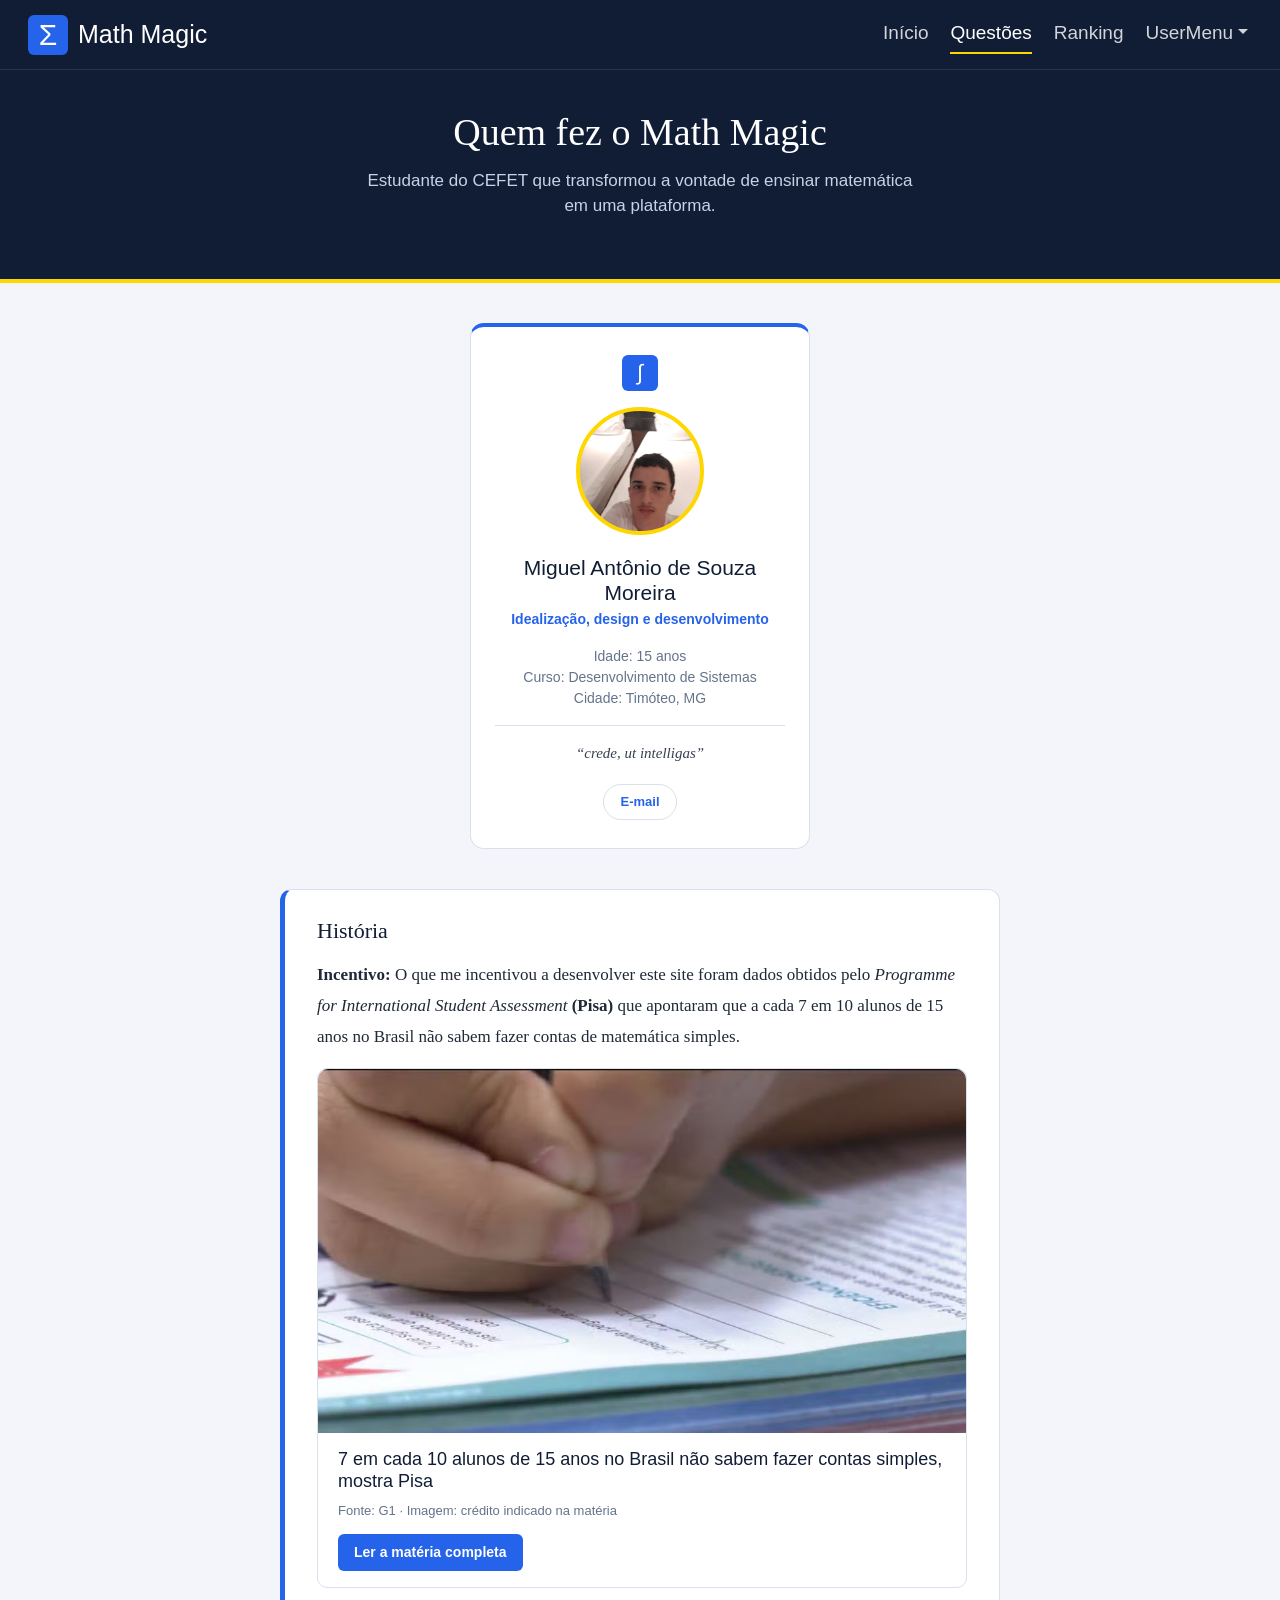
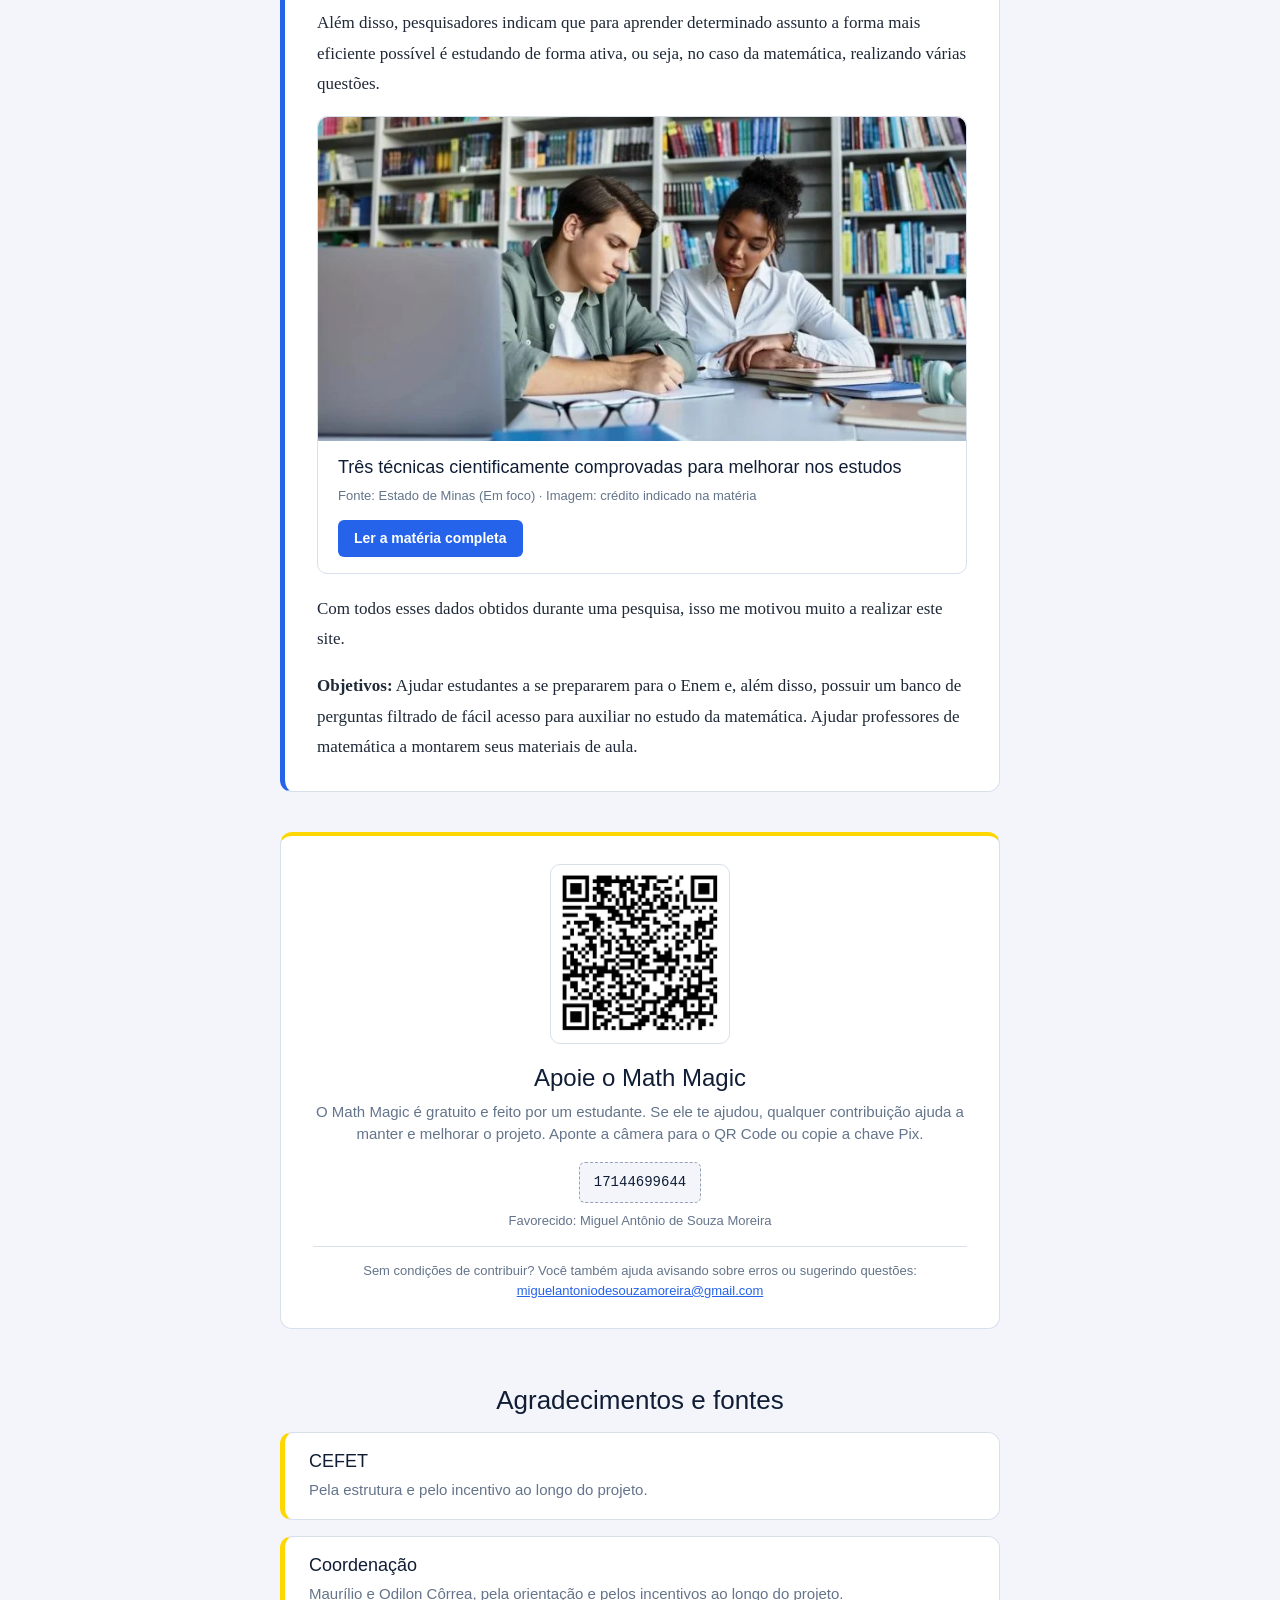
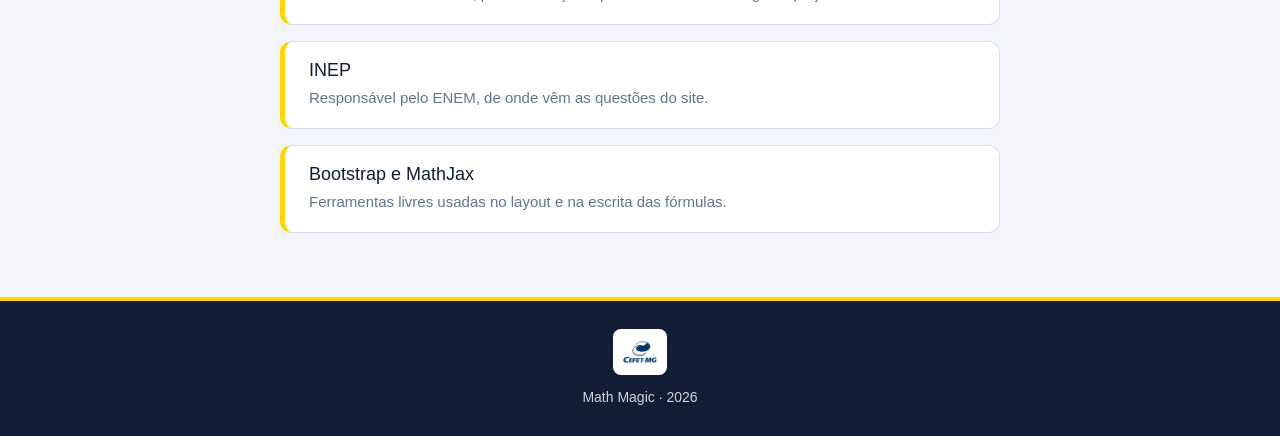
==== AutorLifes.html @ 7ccc8335 "Add files via upload" ====
<!DOCTYPE html>
<html lang="pt-BR">

<head>
    <meta charset="UTF-8">
    <meta name="viewport" content="width=device-width, initial-scale=1.0">
    <title>Math Magic - Créditos</title>
    <link rel="stylesheet" href="css/bootstrap/bootstrap.css">
    <link rel="stylesheet" href="css/Creditos.css">
    <link rel="icon" type="image/png" href="img/LogoOF.jpg">
</head>

<body>
    <nav id="Cabecario" class="navbar navbar-expand-md fixed-top">
        <div class="container-fluid">

            <a id="Logo" class="navbar-brand" href="AutorLifes.html">
                <span id="Sigma" class="EstiloLetra">Σ</span>
                <span id="NomeDaMarca" class="EstiloLetra">Math Magic</span>
            </a>

            <button class="navbar-toggler" type="button" data-bs-toggle="collapse" data-bs-target="#Opcoes"
                aria-controls="Opcoes" aria-expanded="false" aria-label="Abrir menu">
                <span class="navbar-toggler-icon"></span>
            </button>

            <div id="Opcoes" class="collapse navbar-collapse justify-content-end">
                <ul class="navbar-nav align-items-md-center">
                    <li class="nav-item">
                        <a href="index.html" class="nav-link LinksOpcoes EstiloLetra">Início</a>
                    </li>
                    <li class="nav-item">
                        <a href="Questoes.html" class="nav-link LinksOpcoes EstiloLetra atual"
                            aria-current="page">Questões</a>
                    </li>
                    <li class="nav-item">
                        <a href="Ranking.html" class="nav-link LinksOpcoes EstiloLetra"
                            aria-current="page">Ranking</a>
                    </li>
                    <li class="nav-item dropdown">
                        <a class="nav-link dropdown-toggle LinksOpcoes EstiloLetra" href="#" role="button"
                            data-bs-toggle="dropdown" aria-expanded="false">UserMenu</a>
                        <div class="dropdown-menu dropdown-menu-end bg-darker" id="MenuUsuario">
                            <h5 id="UsuarioNome">Nome:</h5>
                            <p id="UsuarioEmail">email</p>
                            <p id="pontos">pontos</p>
                            <button class="btn btn-danger mt-1" type="button" onclick="logout()">Logout</button>
                        </div>
                    </li>
                </ul>
            </div>

        </div>
    </nav>

    <div id="Topo">
        <h1 id="Titulo">Quem fez o Math Magic</h1>
        <p id="Subtitulo">Estudante do CEFET que transformou a vontade de ensinar matemática em uma plataforma.</p>
    </div>

    <div id="Equipe">
        <div class="Autor">
            <div class="AutorSimbolo">∫</div>
            <div class="AutorFoto" role="img" aria-label="Foto de Miguel Antônio"
                style="background-image: url('img/MiguelAntonio.png');"></div>
            <h3 class="AutorNome">Miguel Antônio de Souza Moreira</h3>
            <p class="AutorFuncao">Idealização, design e desenvolvimento</p>
            <ul class="AutorDados">
                <li>Idade: 15 anos</li>
                <li>Curso: Desenvolvimento de Sistemas</li>
                <li>Cidade: Timóteo, MG</li>
            </ul>
            <p class="AutorFrase">“crede, ut intelligas”</p>
            <div class="AutorLinks">
                <a href="mailto:miguelantoniodesouzamoreira@gmail.com">E-mail</a>
            </div>
        </div>
    </div>

    <div id="Teorema">
        <h4>História</h4>
        <p><b>Incentivo:</b> O que me incentivou a desenvolver este site foram dados obtidos pelo <i>Programme for
                International Student Assessment</i> <b>(Pisa)</b> que apontaram que a cada 7 em 10 alunos de 15 anos no
            Brasil não sabem fazer contas de matemática simples.</p>

        <div class="Noticia">
            <a href="https://g1.globo.com/educacao/noticia/2026/09/08/7-em-cada-10-alunos-de-15-anos-no-brasil-nao-sabem-fazer-contas-simples-mostra-pisa.ghtml"
                target="_blank" rel="noopener">
                <img src="img/JornalImagem.png" alt="Imagem divulgada pelo G1 sobre o resultado do Pisa"
                    class="NoticiaImagem">
            </a>
            <div class="NoticiaTexto">
                <h3 class="NoticiaTitulo">7 em cada 10 alunos de 15 anos no Brasil não sabem fazer contas simples,
                    mostra Pisa</h3>
                <p class="NoticiaFonte">Fonte: G1 · Imagem: crédito indicado na matéria</p>
                <a href="https://g1.globo.com/educacao/noticia/2026/09/08/7-em-cada-10-alunos-de-15-anos-no-brasil-nao-sabem-fazer-contas-simples-mostra-pisa.ghtml"
                    target="_blank" rel="noopener" class="NoticiaLink">Ler a matéria completa</a>
            </div>
        </div>

        <p>Além disso, pesquisadores indicam que para aprender determinado assunto a forma mais eficiente
            possível é estudando de forma ativa, ou seja, no caso da matemática, realizando várias questões.</p>

        <div class="Noticia">
            <a href="https://www.em.com.br/emfoco/2026/01/25/tres-tecnicas-cientificamente-comprovadas-para-melhorar-nos-estudos/"
                target="_blank" rel="noopener">
                <img src="img/EsAtivo.png" alt="Imagem divulgada pelo Estado de Minas sobre técnicas de estudo"
                    class="NoticiaImagem">
            </a>
            <div class="NoticiaTexto">
                <h3 class="NoticiaTitulo">Três técnicas cientificamente comprovadas para melhorar nos estudos</h3>
                <p class="NoticiaFonte">Fonte: Estado de Minas (Em foco) · Imagem: crédito indicado na matéria</p>
                <a href="https://www.em.com.br/emfoco/2026/01/25/tres-tecnicas-cientificamente-comprovadas-para-melhorar-nos-estudos/"
                    target="_blank" rel="noopener" class="NoticiaLink">Ler a matéria completa</a>
            </div>
        </div>

        <p>Com todos esses dados obtidos durante uma pesquisa, isso me motivou muito a realizar este site.</p>
        <p><b>Objetivos:</b> Ajudar estudantes a se prepararem para o Enem e, além disso, possuir um banco
            de perguntas filtrado de fácil acesso para auxiliar no estudo da matemática. Ajudar professores de
            matemática a montarem seus materiais de aula.</p>
    </div>

    <div id="Apoie">
        <img src="img/Qr-code.png" alt="QR Code do Pix para apoiar o Math Magic" id="ApoieQr">
        <h2 id="ApoieTitulo">Apoie o Math Magic</h2>
        <p id="ApoieDescricao">O Math Magic é gratuito e feito por um estudante. Se ele te ajudou, qualquer
            contribuição ajuda a manter e melhorar o projeto. Aponte a câmera para o QR Code ou copie a chave Pix.
        </p>
        <div id="PixLinha">
            <div id="PixChave">17144699644</div>
        </div>
        <p id="PixAviso"></p>
        <p id="PixFavorecido">Favorecido: Miguel Antônio de Souza Moreira</p>
        <p id="ApoieOutras">Sem condições de contribuir? Você também ajuda avisando sobre erros ou sugerindo
            questões: <a href="mailto:miguelantoniodesouzamoreira@gmail.com">miguelantoniodesouzamoreira@gmail.com</a>
        </p>
    </div>

    <div id="Agradecimentos">
        <h2 id="AgradecimentosTitulo">Agradecimentos e fontes</h2>
        <div class="Agradecimento">
            <h4>CEFET</h4>
            <p>Pela estrutura e pelo incentivo ao longo do projeto.</p>
        </div>
        <div class="Agradecimento">
            <h4>Coordenação</h4>
            <p>Maurílio e Odilon Côrrea, pela orientação e pelos incentivos ao longo do projeto.</p>
        </div>
        <div class="Agradecimento">
            <h4>INEP</h4>
            <p>Responsável pelo ENEM, de onde vêm as questões do site.</p>
        </div>
        <div class="Agradecimento">
            <h4>Bootstrap e MathJax</h4>
            <p>Ferramentas livres usadas no layout e na escrita das fórmulas.</p>
        </div>
    </div>

    <div id="Rodape">
        <img src="img/cefetlogo.png" alt="logo do cefet" id="LogoDoCefet">
        <p>Math Magic · 2026</p>
    </div>

    <script src="https://cdn.jsdelivr.net/npm/bootstrap@5.3.3/dist/js/bootstrap.bundle.min.js"></script>
    <script src="js/userMenu.js"></script>
</body>

</html>
---- css/Creditos.css ----
* {
    box-sizing: border-box;
}

body {
    margin: 0;
    background-color: #F3F5FA;
    color: #1F2937;
    font-family: Arial, Helvetica, sans-serif;
    line-height: 1.5;
}

/* ===== NAVBAR (sem alterações) ===== */
#Cabecario {
    width: 100%;
    min-height: 70px;
    padding: 0;
    background-color: #101D35;
    border-bottom: 1px solid rgba(255, 255, 255, .1);
}

#Logo {
    display: flex;
    align-items: center;
    gap: 10px;
    margin: 0;
    padding: 0;
}

#Sigma {
    margin-left: 16px;
    display: flex;
    align-items: center;
    justify-content: center;
    width: 40px;
    height: 40px;
    background-color: #2563EB;
    color: white;
    font-size: 30px;
    border-radius: 6px;
}

#NomeDaMarca {
    color: white;
    font-size: 25px;
    transition: 0.2s;
}

#Logo:hover #NomeDaMarca {
    color: #FFD700;
}

#Opcoes {
    margin-right: 20px;
}

#Opcoes .navbar-nav {
    gap: 22px;
}

.LinksOpcoes,
.navbar-nav .nav-link.LinksOpcoes {
    display: inline-block;
    padding: 4px 0 6px;
    color: #D1D5DB;
    font-size: 19px;
    cursor: pointer;
    transition: color .3s, transform .3s;
}

.LinksOpcoes:hover,
.navbar-nav .nav-link.LinksOpcoes:hover {
    color: white;
    transform: scale(1.08);
}

.atual,
.navbar-nav .nav-link.atual {
    color: white;
    box-shadow: inset 0 -2px 0 #FFD700;
}

.navbar-toggler {
    margin-right: 10px;
    border-color: rgba(255, 255, 255, .4);
}

.navbar-toggler-icon {
    filter: invert(1);
}

#MenuUsuario {
    min-width: 220px;
    padding: 14px 18px;
    background-color: #101D35;
    border: 1px solid rgba(255, 255, 255, .1);
    border-radius: 10px;
}

#UsuarioNome {
    margin: 0;
    color: white;
    font-size: 16px;
    font-weight: 700;
}

#UsuarioEmail {
    margin: 2px 0 0;
    color: #D1D5DB;
    font-size: 13px;
}

#pontos {
    color: rgb(255, 215, 0);
}

#Topo {
    padding: 110px 20px 60px 20px;
    background-color: #101D35;
    border-bottom: 4px solid #FFD700;
    text-align: center;
}

#Titulo {
    margin: 0 0 12px 0;
    color: white;
    font-family: Georgia, "Times New Roman", serif;
    font-size: 38px;
}

#Subtitulo {
    max-width: 560px;
    margin: 0 auto;
    color: #C7D2E5;
    font-size: 17px;
}


/* ===== AUTOR ===== */
#Equipe {
    margin-top: 40px;
    padding: 0 20px;
}

.Autor {
    max-width: 340px;
    margin: 0 auto;
    padding: 28px 24px;
    background-color: white;
    border: 1px solid #D8E0EC;
    border-top: 4px solid #2563EB;
    border-radius: 14px;
    text-align: center;
}

.AutorSimbolo {
    width: 36px;
    height: 36px;
    margin: 0 auto 16px auto;
    background-color: #2563EB;
    color: white;
    font-size: 22px;
    line-height: 36px;
    border-radius: 6px;
}

.AutorFoto {
    width: 128px;
    height: 128px;
    margin: 0 auto 20px auto;
    background-color: #E2E8F0;
    background-size: cover;
    background-position: center;
    border: 4px solid #FFD700;
    border-radius: 50%;
}

.AutorNome {
    margin: 0 0 4px 0;
    color: #101D35;
    font-size: 21px;
}

.AutorFuncao {
    margin: 0 0 16px 0;
    color: #2563EB;
    font-size: 14px;
    font-weight: bold;
}

.AutorDados {
    margin: 0 0 16px 0;
    padding: 0;
    list-style: none;
    color: #64748B;
    font-size: 14px;
}

.AutorFrase {
    margin: 0 0 20px 0;
    padding-top: 16px;
    border-top: 1px solid #D8E0EC;
    color: #374151;
    font-family: Georgia, "Times New Roman", serif;
    font-size: 15px;
    font-style: italic;
}

.AutorLinks a {
    display: inline-block;
    padding: 7px 16px;
    color: #2563EB;
    border: 1px solid #D8E0EC;
    border-radius: 20px;
    font-size: 13px;
    font-weight: bold;
    text-decoration: none;
}

.AutorLinks a:hover {
    color: white;
    background-color: #2563EB;
    border-color: #2563EB;
}


/* ===== HISTÓRIA ===== */
#Teorema {
    width: 90%;
    max-width: 720px;
    margin: 40px auto 0 auto;
    padding: 28px 32px 12px 32px;
    background-color: white;
    border: 1px solid #D8E0EC;
    border-left: 5px solid #2563EB;
    border-radius: 12px;
    font-family: Georgia, "Times New Roman", serif;
    font-size: 17px;
    line-height: 1.8;
}

#Teorema h4 {
    margin: 0 0 16px 0;
    color: #101D35;
    font-size: 22px;
}

#Teorema p {
    margin: 0 0 16px 0;
}

.Noticia {
    margin: 0 0 20px 0;
    border: 1px solid #D8E0EC;
    border-radius: 10px;
    font-family: Arial, Helvetica, sans-serif;
    line-height: 1.5;
}

.NoticiaImagem {
    display: block;
    width: 100%;
    height: auto;
    border-radius: 10px 10px 0 0;
}

.NoticiaTexto {
    padding: 16px 20px;
}

.NoticiaTitulo {
    margin: 0 0 8px 0;
    color: #101D35;
    font-size: 18px;
}

#Teorema .NoticiaFonte {
    margin: 0 0 14px 0;
    color: #64748B;
    font-size: 13px;
}

.NoticiaLink {
    display: inline-block;
    padding: 8px 16px;
    color: white;
    background-color: #2563EB;
    border-radius: 6px;
    font-size: 14px;
    font-weight: bold;
    text-decoration: none;
}

.NoticiaLink:hover {
    color: white;
    background-color: #1D4ED8;
}

#Apoie {
    width: 90%;
    max-width: 720px;
    margin: 40px auto 0 auto;
    padding: 28px 32px;
    background-color: white;
    border: 1px solid #D8E0EC;
    border-top: 4px solid #FFD700;
    border-radius: 12px;
    text-align: center;
}

#ApoieQr {
    display: block;
    width: 180px;
    height: 180px;
    margin: 0 auto 20px auto;
    padding: 8px;
    border: 1px solid #D8E0EC;
    border-radius: 10px;
}

#ApoieTitulo {
    margin: 0 0 8px 0;
    color: #101D35;
    font-size: 24px;
}

#ApoieDescricao {
    margin: 0 0 16px 0;
    color: #64748B;
    font-size: 15px;
}

#PixChave {
    display: inline-block;
    padding: 9px 14px;
    background-color: #F3F5FA;
    border: 1px dashed #94A3B8;
    border-radius: 6px;
    color: #101D35;
    font-family: "Courier New", monospace;
    font-size: 14px;
}

#PixAviso {
    margin: 8px 0 0 0;
    color: #475569;
    font-size: 14px;
    font-weight: bold;
}

#PixFavorecido {
    margin: 4px 0 0 0;
    color: #64748B;
    font-size: 13px;
}

#ApoieOutras {
    margin: 16px 0 0 0;
    padding-top: 14px;
    border-top: 1px solid #D8E0EC;
    color: #64748B;
    font-size: 13px;
}

#ApoieOutras a {
    color: #2563EB;
}

#Agradecimentos {
    width: 90%;
    max-width: 720px;
    margin: 56px auto 0 auto;
}

#AgradecimentosTitulo {
    margin: 0 0 4px 0;
    color: #101D35;
    font-size: 26px;
    text-align: center;
}

.Agradecimento {
    margin-top: 16px;
    padding: 18px 24px;
    background-color: white;
    border: 1px solid #D8E0EC;
    border-left: 5px solid #FFD700;
    border-radius: 12px;
}

.Agradecimento h4 {
    margin: 0 0 6px 0;
    color: #101D35;
    font-size: 18px;
}

.Agradecimento p {
    margin: 0;
    color: #64748B;
    font-size: 15px;
}

#Rodape {
    margin-top: 64px;
    padding: 28px 20px;
    background-color: #101D35;
    border-top: 4px solid #FFD700;
    color: #D1D5DB;
    font-size: 14px;
    text-align: center;
}

#LogoDoCefet {
    height: 46px;
    width: auto;
    margin-bottom: 12px;
    padding: 6px 10px;
    background-color: white;
    border-radius: 8px;
}

#Rodape p {
    margin: 0;
}


@media (max-width: 600px) {
    #Topo {
        padding: 90px 20px 44px 20px;
    }

    #Titulo {
        font-size: 28px;
    }

    #Subtitulo {
        font-size: 15px;
    }

    #Teorema {
        padding: 22px 18px 8px 18px;
        font-size: 16px;
    }

    #Apoie {
        padding: 24px 18px;
    }
}

/* ===== NAVBAR NO CELULAR / TABLET (menu hambúrguer) ===== */
@media (max-width: 767.98px) {
    #Opcoes {
        margin: 0;
        padding: 8px 16px 16px 16px;
        background-color: #101D35;
        max-height: calc(100vh - 60px);
        overflow-y: auto;
    }

    #Opcoes .navbar-nav {
        gap: 6px;
    }
}

@media (max-width: 600px) {
    #Cabecario {
        height: auto;
        min-height: 60px;
    }

    #Sigma {
        margin-left: 10px;
    }

    #NomeDaMarca {
        font-size: 17px;
    }

    .LinksOpcoes {
        font-size: 14px;
    }
}

@media (max-width: 380px) {
    #NomeDaMarca {
        font-size: 15px;
    }

    .LinksOpcoes {
        font-size: 13px;
    }
}
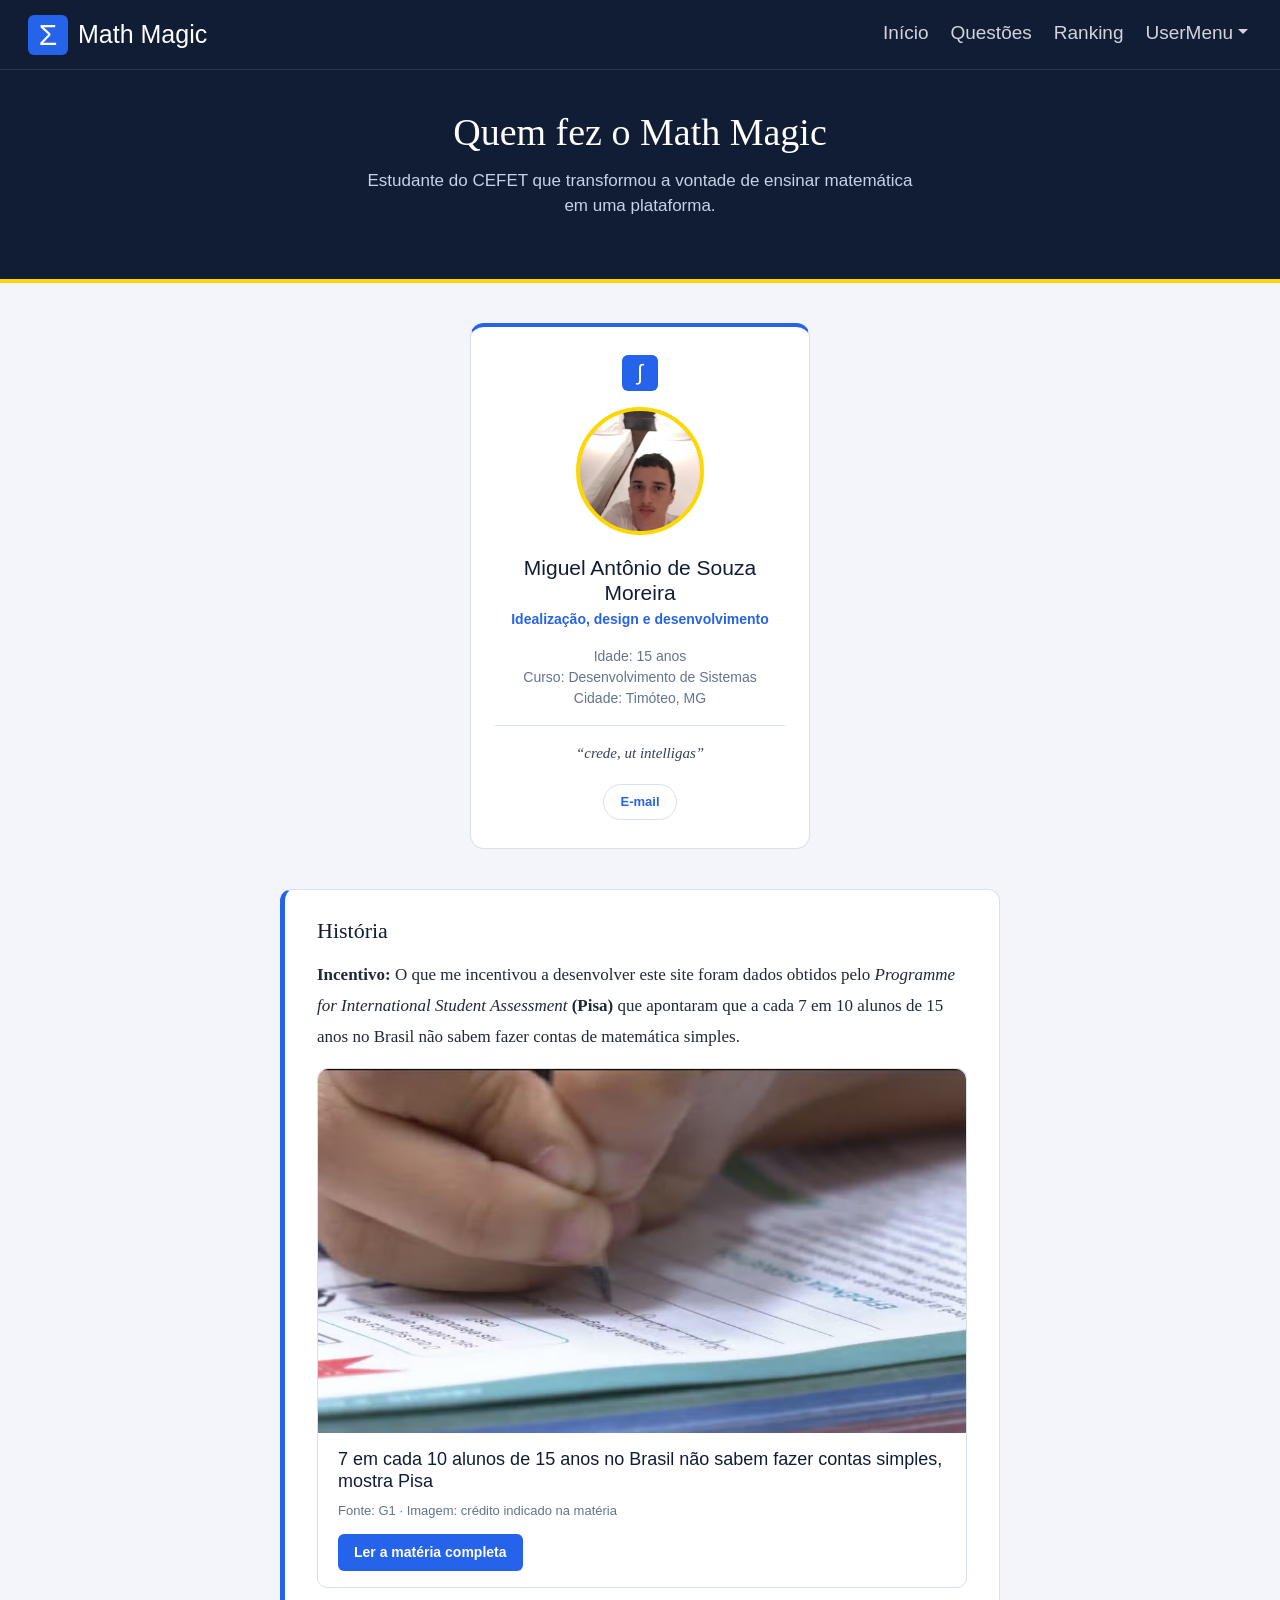
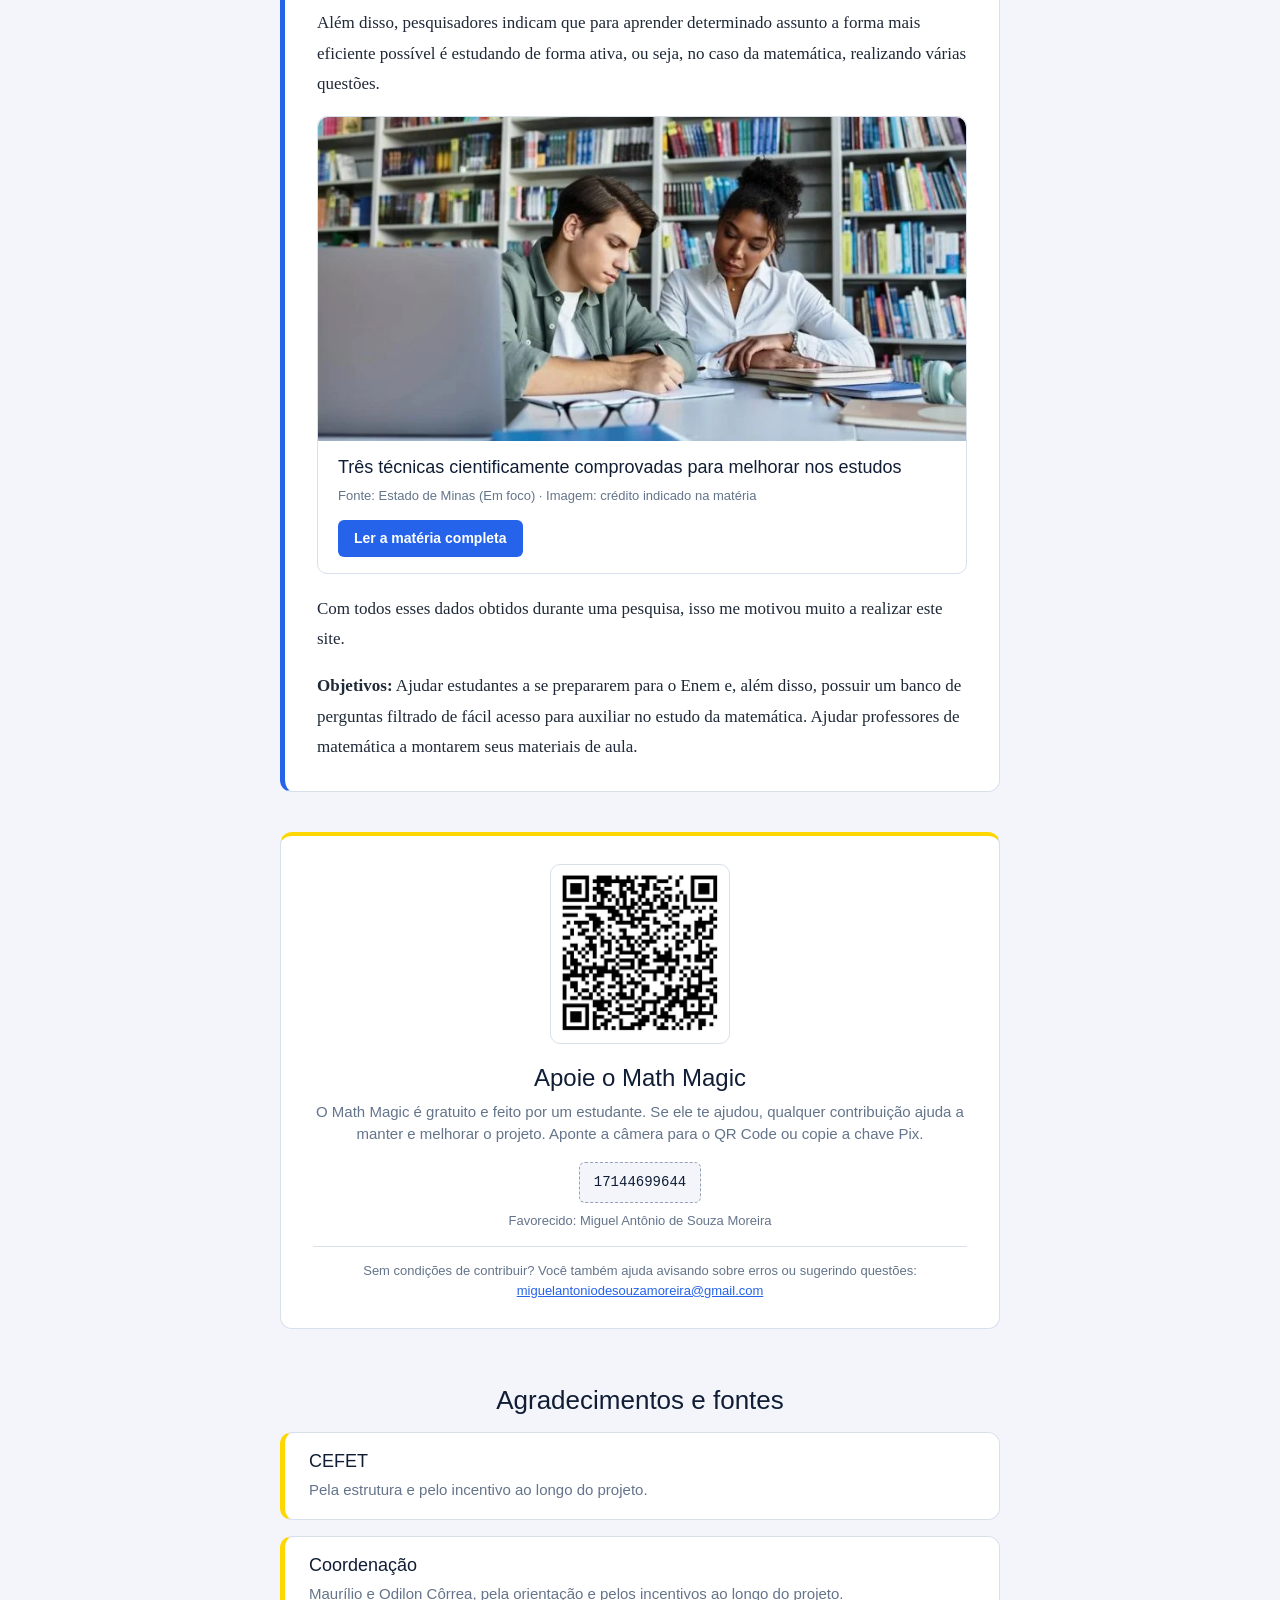
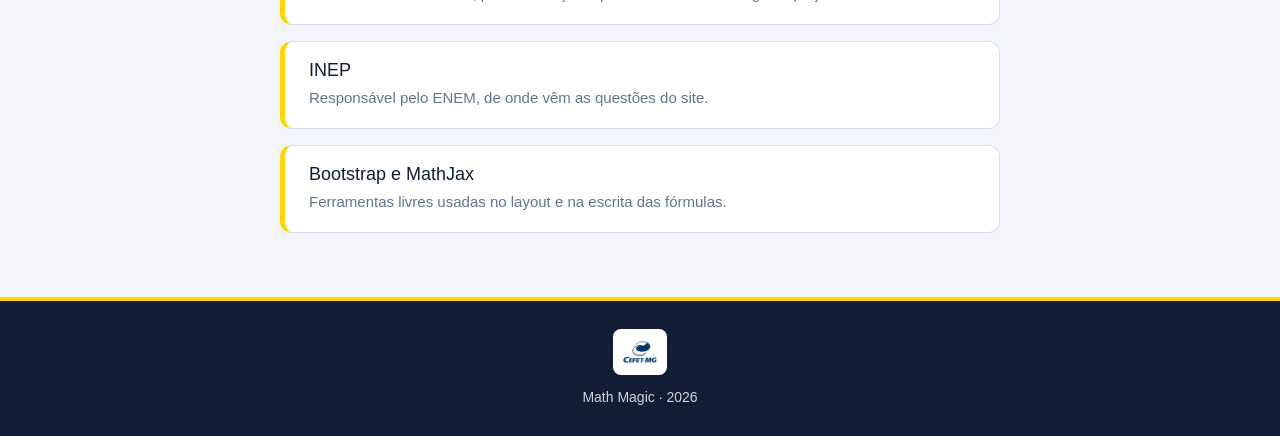
==== commit 465ad6de: "Fix HTML formatting and structure" ====
--- a/AutorLifes.html
+++ b/AutorLifes.html
@@ -30,7 +30,7 @@
                         <a href="index.html" class="nav-link LinksOpcoes EstiloLetra">Início</a>
                     </li>
                     <li class="nav-item">
-                        <a href="Questoes.html" class="nav-link LinksOpcoes EstiloLetra atual"
+                        <a href="Questoes.html" class="nav-link LinksOpcoes EstiloLetra"
                             aria-current="page">Questões</a>
                     </li>
                     <li class="nav-item">
@@ -166,4 +166,4 @@
     <script src="js/userMenu.js"></script>
 </body>
 
-</html>+</html>
